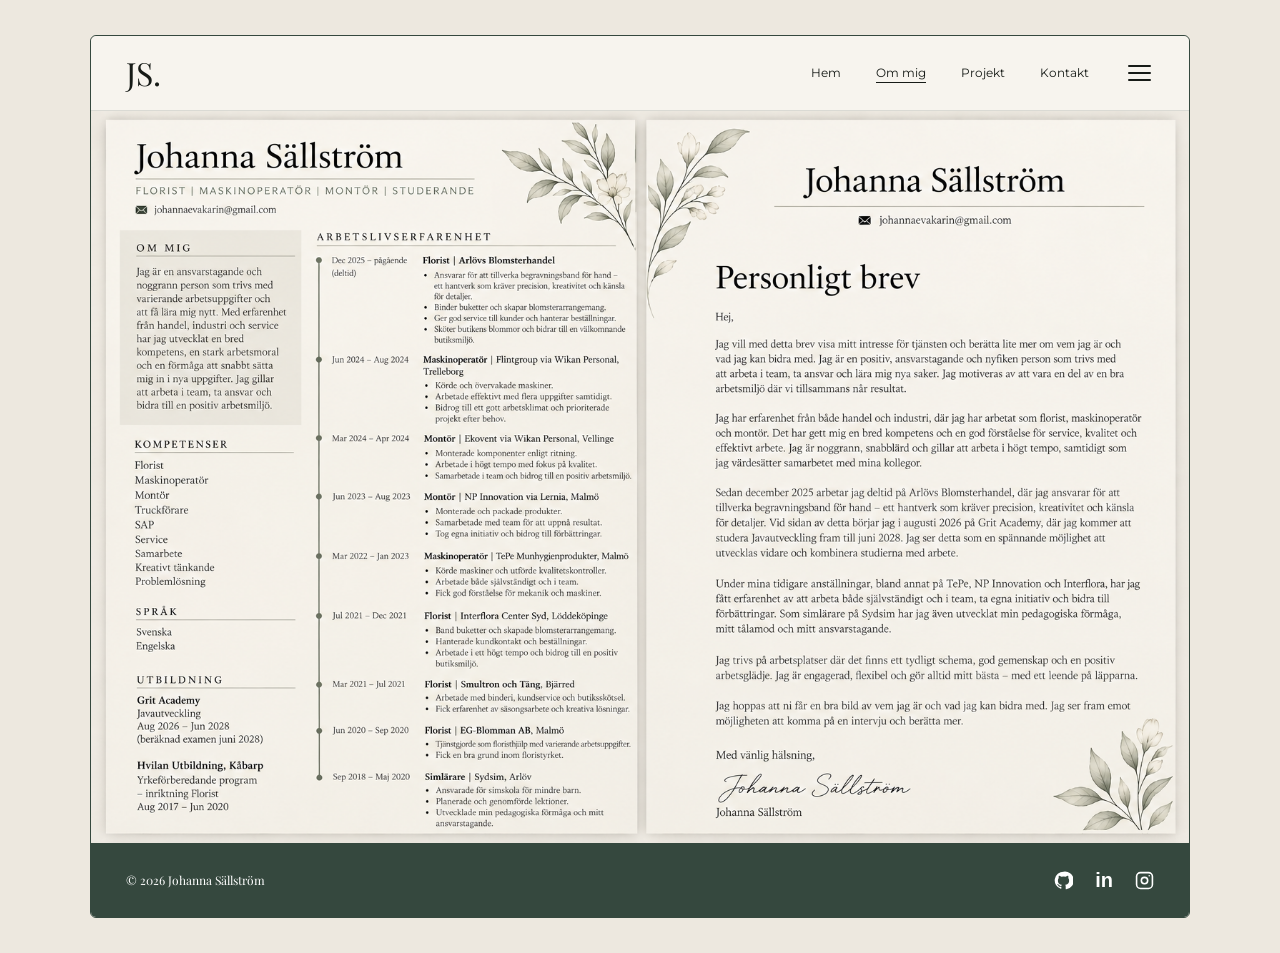
==== cvochpersonligtbrev.html @ da59ac0e "update" ====
<!DOCTYPE html>
<html lang="sv">

<head>
  <meta charset="UTF-8">
  <meta name="viewport" content="width=device-width, initial-scale=1.0">

  <title>CV & Personligt brev | Johanna Sällström</title>

  <meta name="description"
        content="CV och personligt brev för Johanna Sällström.">

  <!-- Google Fonts -->
  <link rel="preconnect" href="https://fonts.googleapis.com">
  <link rel="preconnect" href="https://fonts.gstatic.com" crossorigin>

  <link href="https://fonts.googleapis.com/css2?family=Caveat:wght@400;500;600&family=Montserrat:wght@400;500;600&family=Playfair+Display:wght@400;500;600&display=swap"
        rel="stylesheet">

  <!-- CSS -->
  <link rel="stylesheet" href="style.css">

  <!-- JavaScript -->
  <script src="script.js" defer></script>
</head>

<body>

  <div class="page-wrapper cv-page">

    <!-- =========================
         HEADER
    ========================== -->

    <header class="site-header">

      <a href="index.html" class="logo">JS.</a>

      <!-- Navigation för dator -->
      <nav class="desktop-nav" aria-label="Huvudnavigation">

        <a href="index.html">Hem</a>

        <a href="ommig.html"
           class="active"
           aria-current="page">
          Om mig
        </a>

        <a href="projekt.html">Projekt</a>

        <a href="kontakt.html">Kontakt</a>

      </nav>

      <!-- Hamburgermeny -->
      <details class="menu-dropdown" id="menuDropdown">

        <summary class="hamburger"
                 aria-label="Öppna eller stäng menyn">

          <span></span>
          <span></span>
          <span></span>

        </summary>

        <nav class="dropdown-nav" aria-label="Hamburgermeny">

          <a href="index.html">Hem</a>
          <a href="ommig.html">Om mig</a>
          <a href="projekt.html">Projekt</a>
          <a href="kontakt.html">Kontakt</a>

        </nav>

      </details>

    </header>


    <!-- =========================
         CV OCH PERSONLIGT BREV
    ========================== -->

    <main class="cv-main">

      <img
        src="images/cv.personligt.brev.png"
        alt="Johanna Sällströms CV och personliga brev"
        class="cv-image"
      >

    </main>


    <!-- =========================
         FOOTER
    ========================== -->

    <footer class="site-footer">

      <p>© 2026 Johanna Sällström</p>

      <div class="social-links">

        <!-- GitHub -->
        <a href="https://github.com/Johanna3212"
           target="_blank"
           rel="noopener noreferrer"
           aria-label="GitHub">

          <svg viewBox="0 0 24 24" fill="currentColor" aria-hidden="true">
            <path d="M12 .9a11.1 11.1 0 0 0-3.51 21.63c.55.1.76-.24.76-.54v-2.1c-3.09.67-3.74-1.31-3.74-1.31-.5-1.28-1.23-1.62-1.23-1.62-1.01-.69.08-.68.08-.68 1.12.08 1.71 1.15 1.71 1.15 1 .1.7 2.14 3.22 1.54.1-.72.39-1.21.71-1.49-2.47-.28-5.07-1.24-5.07-5.5 0-1.22.44-2.22 1.15-3-.12-.28-.5-1.42.11-2.95 0 0 .94-.3 3.05 1.15a10.6 10.6 0 0 1 5.55 0c2.12-1.44 3.05-1.15 3.05-1.15.61 1.53.23 2.67.11 2.95.72.78 1.15 1.78 1.15 3 0 4.27-2.6 5.22-5.08 5.5.4.35.76 1.02.76 2.06v3.05c0 .3.2.65.77.54A11.1 11.1 0 0 0 12 .9Z"/>
          </svg>

        </a>

        <!-- LinkedIn -->
        <a href="https://www.linkedin.com/in/johanna-s%C3%A4llstr%C3%B6m-5a28a71b0/"
           target="_blank"
           rel="noopener noreferrer"
           aria-label="LinkedIn"
           class="social-text">
          in
        </a>

        <!-- Instagram -->
        <a href="https://www.instagram.com/"
           target="_blank"
           rel="noopener noreferrer"
           aria-label="Instagram">

          <svg viewBox="0 0 24 24"
               fill="none"
               stroke="currentColor"
               stroke-width="2"
               stroke-linecap="round"
               stroke-linejoin="round"
               aria-hidden="true">

            <rect x="2" y="2" width="20" height="20" rx="5"/>
            <circle cx="12" cy="12" r="4"/>
            <circle cx="18" cy="6" r="1"
                    fill="currentColor" stroke="none"/>

          </svg>

        </a>

      </div>

    </footer>

  </div>

</body>
</html>
---- style.css ----
/* =====================================
   FÄRGER OCH TYPSNITT
===================================== */

:root {
  --background: #EDE8DF;
  --surface: #F7F4EE;
  --hero-background: #EAE7DD;
  --green: #35483E;
  --sage: #A5B5A0;
  --pink: #C9A99C;
  --text: #171B17;
  --border: #35483E;

  --font-heading: "Playfair Display", Georgia, serif;
  --font-body: "Montserrat", Arial, sans-serif;
  --font-handwriting: "Caveat", cursive;
}

/* =====================================
   GRUNDINSTÄLLNINGAR
===================================== */

* {
  margin: 0;
  padding: 0;
  box-sizing: border-box;
}

html {
  scroll-behavior: smooth;
}

body {
  background: var(--background);
  color: var(--text);
  font-family: var(--font-body);
  font-size: 14px;
  line-height: 1.5;
}

a {
  color: inherit;
  text-decoration: none;
}

button {
  font: inherit;
}

img {
  display: block;
  max-width: 100%;
}

/* =====================================
   SIDANS RAM
===================================== */

.page-wrapper {
  width: min(100% - 40px, 1100px);
  margin: 35px auto;

  background: var(--surface);

  border: 1px solid var(--border);
  border-radius: 6px;

  overflow: visible;
}

/* =====================================
   HEADER
===================================== */

.site-header {
  height: 75px;
  padding: 0 35px;

  display: flex;
  align-items: center;
  justify-content: space-between;

  background: var(--surface);
  border-bottom: 1px solid rgba(53, 72, 62, 0.15);

  position: relative;
  z-index: 100;

  border-radius: 6px 6px 0 0;
}

/* Logotyp */

.logo {
  font-family: var(--font-heading);
  font-size: 32px;
  line-height: 1;
}

/* =====================================
   NAVIGATION
===================================== */

.desktop-nav {
  display: flex;
  align-items: center;
  gap: 35px;

  margin-left: auto;
  margin-right: 35px;
}

.desktop-nav a {
  font-size: 12px;
  transition: color 0.2s ease;
}

.desktop-nav a:hover {
  color: #748D79;
}

.desktop-nav a.active {
  text-decoration: underline;
  text-underline-offset: 5px;
}

/* =====================================
   HAMBURGERMENY
===================================== */

.menu-dropdown {
  position: relative;
  flex-shrink: 0;
}

.hamburger {
  width: 30px;
  height: 30px;

  display: flex;
  flex-direction: column;
  align-items: center;
  justify-content: center;
  gap: 5px;

  cursor: pointer;
  list-style: none;

  position: relative;
  z-index: 102;
}

/* Ta bort standardpilen */

.hamburger::-webkit-details-marker {
  display: none;
}

.hamburger::marker {
  content: "";
}

/* De tre strecken */

.hamburger span {
  display: block;

  width: 23px;
  height: 2px;

  background: var(--text);
  border-radius: 2px;

  transition:
    transform 0.25s ease,
    opacity 0.25s ease;
}

/* Hamburgaren blir ett kryss */

.menu-dropdown[open] .hamburger span:nth-child(1) {
  transform: translateY(7px) rotate(45deg);
}

.menu-dropdown[open] .hamburger span:nth-child(2) {
  opacity: 0;
}

.menu-dropdown[open] .hamburger span:nth-child(3) {
  transform: translateY(-7px) rotate(-45deg);
}

/* Dropdown */

.dropdown-nav {
  position: absolute;
  top: calc(100% + 18px);
  right: -15px;

  width: 210px;

  display: flex;
  flex-direction: column;

  padding: 12px 0;

  background: var(--surface);

  border: 1px solid var(--border);
  border-radius: 5px;

  box-shadow: 0 8px 25px rgba(0, 0, 0, 0.12);

  z-index: 101;
}

.dropdown-nav a {
  display: block;

  padding: 12px 22px;

  font-size: 13px;
  font-weight: 500;

  transition:
    background 0.2s ease,
    color 0.2s ease;
}

.dropdown-nav a:hover {
  background: var(--sage);
  color: #172B24;
}

.hamburger:focus-visible,
.dropdown-nav a:focus-visible {
  outline: 2px solid var(--sage);
  outline-offset: 4px;
}

/* =====================================
   STARTSIDA – HERO
===================================== */

.hero {
  min-height: 430px;

  display: flex;
  align-items: center;

  padding: 60px 12%;

  background-color: var(--hero-background);
  background-image: url("images/startsida-helbild.png");

  background-position: center;
  background-size: cover;
  background-repeat: no-repeat;
}

.hero-content {
  max-width: 400px;
  position: relative;
  z-index: 1;
}

.hero h1 {
  font-family: var(--font-handwriting);
  font-size: clamp(55px, 7vw, 88px);
  font-weight: 400;

  line-height: 0.88;
  margin-bottom: 30px;
}

.hero p {
  max-width: 310px;

  font-size: 15px;
  line-height: 1.6;

  margin-bottom: 25px;
}

/* =====================================
   KNAPPAR
===================================== */

.btn {
  display: inline-flex;
  align-items: center;
  justify-content: center;
  gap: 12px;

  background: var(--green);
  color: #FFFFFF;

  padding: 14px 24px;
  border-radius: 5px;

  font-family: var(--font-body);
  font-size: 12px;
  font-weight: 600;

  transition:
    background 0.25s ease,
    transform 0.25s ease;
}

.btn:hover {
  background: #496755;
  transform: translateY(-2px);
}

/* =====================================
   STARTSIDA – PROJEKT
===================================== */

.projects-section {
  padding: 35px 6% 45px;
  background: var(--surface);
}

.projects-section h2 {
  font-family: var(--font-heading);
  font-size: 27px;
  font-weight: 500;

  margin-bottom: 20px;
}

.projects-grid {
  display: grid;
  grid-template-columns: repeat(2, minmax(0, 1fr));
  gap: 25px 18px;
}

.project-card {
  display: block;
  min-width: 0;
}

.project-image {
  width: 100%;
  aspect-ratio: 2 / 1;

  overflow: hidden;
  border-radius: 5px;

  background: #E4DED4;
}

.project-image img {
  width: 100%;
  height: 100%;

  object-fit: cover;

  transition: transform 0.35s ease;
}

.project-card:hover img {
  transform: scale(1.05);
}

.project-card h3 {
  font-family: var(--font-heading);
  font-size: 19px;
  font-weight: 500;

  margin-top: 9px;
  line-height: 1.3;
}

.project-card p {
  font-size: 12px;
  margin-top: 3px;
}

/* =====================================
   OM MIG – BANNER MED BLAD
===================================== */

/* Ingen bladbild på hela main */

.about-page .about-main {
  background: var(--surface);
}

/* Bladbild ENDAST bakom
   profilbild och presentation */

.about-page .about-intro {
  background-color: var(--hero-background);
  background-image: url("images/helsida.png");

  background-size: cover;
  background-position: center;
  background-repeat: no-repeat;

  padding: 50px 6% 55px;
}

/* =====================================
   OM MIG – PROFIL OCH TEXT
===================================== */

.about-page .about-layout {
  display: grid;

  grid-template-columns: 43% 1fr;

  align-items: center;
  gap: 45px;
}

/* Profilbild */

.about-page .about-photo {
  position: relative;
  min-width: 0;
}

.about-page .about-photo picture {
  display: block;
  width: 100%;
}

.about-page .profile-image {
  display: block;

  width: 100%;
  height: 390px;

  object-fit: cover;
  object-position: center;

  border-radius: 4px;
}

/* Presentation */

.about-page .about-text {
  max-width: 420px;
}

.about-page .about-text h1 {
  font-family: var(--font-heading);

  font-size: 43px;
  font-weight: 500;
  line-height: 1.2;

  margin-bottom: 16px;
}

.about-page .about-text p {
  font-family: var(--font-body);

  font-size: 14px;
  line-height: 1.8;

  margin-bottom: 22px;
}

.about-page .about-text .btn {
  font-size: 11px;
  padding: 12px 20px;
}

/* =====================================
   OM MIG – EGENSKAPER
===================================== */

.about-page .about-skills {
  padding: 35px 6% 40px;
  background: var(--surface);
}

.about-page .skills-grid {
  display: grid;
  grid-template-columns: repeat(3, minmax(0, 1fr));
  gap: 25px;
}

.about-page .skill-card {
  text-align: center;
  min-width: 0;
}

.about-page .skill-icon {
  width: 60px;
  height: 60px;

  margin: 0 auto 12px;

  display: flex;
  align-items: center;
  justify-content: center;

  color: var(--green);
}

.about-page .skill-icon svg {
  width: 55px;
  height: 55px;
}

.about-page .heart-icon svg {
  fill: var(--sage);
}

.about-page .skill-card h2 {
  font-family: var(--font-heading);

  font-size: 18px;
  font-weight: 500;

  margin-bottom: 8px;
}

.about-page .skill-card p {
  max-width: 190px;
  margin: 0 auto;

  font-family: var(--font-body);
  font-size: 12px;
  line-height: 1.7;
}

/* =====================================
   OM MIG – MIN BAKGRUND
===================================== */

.about-page .about-background {
  padding: 30px 6% 45px;
  background: var(--surface);
}

.about-page .about-background h2 {
  font-family: var(--font-heading);

  font-size: 27px;
  font-weight: 500;

  margin-bottom: 18px;
}

.about-page .background-list {
  display: flex;
  flex-direction: column;
  gap: 12px;
}

.about-page .background-item {
  display: grid;
  grid-template-columns: 130px 1fr;
  gap: 15px;

  font-family: var(--font-heading);
  font-size: 14px;
  line-height: 1.5;
}

.about-page .background-year {
  white-space: nowrap;
}

/* =====================================
   FOOTER
===================================== */

.site-footer {
  background: var(--green);
  color: #FFFFFF;

  padding: 22px 35px;

  display: flex;
  justify-content: space-between;
  align-items: center;
  gap: 20px;

  border-radius: 0 0 5px 5px;
}

.site-footer p {
  font-family: var(--font-heading);
  font-size: 12px;
}

.social-links {
  display: flex;
  align-items: center;
  gap: 22px;
}

.social-links a {
  display: inline-flex;
  align-items: center;
  justify-content: center;

  transition: opacity 0.2s ease;
}

.social-links a:hover {
  opacity: 0.65;
}

.social-links svg {
  width: 19px;
  height: 19px;
}

.social-text {
  font-family: Arial, sans-serif;
  font-size: 20px;
  font-weight: bold;
}

/* =====================================
   MOBILANPASSNING
===================================== */

@media (max-width: 700px) {

  body {
    font-size: 13px;
  }

  .page-wrapper {
    width: min(100% - 24px, 390px);
    margin: 15px auto;
  }

  /* Header */

  .site-header {
    height: 65px;
    padding: 0 18px;
  }

  .logo {
    font-size: 27px;
  }

  .desktop-nav {
    display: none;
  }

  .menu-dropdown {
    margin-left: auto;
  }

  .dropdown-nav {
    right: -10px;
    top: calc(100% + 13px);
    width: 190px;
  }

  /* Startsida – hero */

  .hero {
    min-height: 360px;
    padding: 45px 22px;
    background-position: center;
  }

  .hero-content {
    max-width: 230px;
  }

  .hero h1 {
    font-size: 58px;
    margin-bottom: 22px;
  }

  .hero p {
    font-size: 13px;
    line-height: 1.5;
    margin-bottom: 18px;
  }

  .btn {
    font-size: 10px;
    padding: 12px 16px;
  }

  /* Startsida – projekt */

  .projects-section {
    padding: 25px 20px 30px;
  }

  .projects-section h2 {
    font-size: 24px;
    margin-bottom: 15px;
  }

  .projects-grid {
    grid-template-columns: 1fr;
    gap: 22px;
  }

  .project-image {
    aspect-ratio: 1.8 / 1;
  }

  .project-card h3 {
    font-size: 17px;
  }

  .project-card p {
    font-size: 11px;
  }

  /* Om mig – banner */

  .about-page .about-intro {
    padding: 20px 18px 30px;

    background-size: cover;
    background-position: center;
  }

  .about-page .about-layout {
    grid-template-columns: 1fr;
    gap: 25px;
  }

  .about-page .profile-image {
    width: 100%;
    height: 280px;

    object-fit: cover;
    object-position: center 35%;
  }

  /* Om mig – text */

  .about-page .about-text {
    max-width: 100%;
  }

  .about-page .about-text h1 {
    font-size: 30px;
    margin-bottom: 12px;
  }

  .about-page .about-text p {
    font-size: 13px;
    line-height: 1.7;
    margin-bottom: 18px;
  }

  .about-page .about-text .btn {
    font-size: 10px;
    padding: 12px 16px;
  }

  /* Om mig – egenskaper */

  .about-page .about-skills {
    padding: 30px 18px;
  }

  .about-page .skills-grid {
    grid-template-columns: 1fr;
    gap: 35px;
  }

  .about-page .skill-icon {
    width: 55px;
    height: 55px;
    margin-bottom: 8px;
  }

  .about-page .skill-icon svg {
    width: 50px;
    height: 50px;
  }

  .about-page .skill-card h2 {
    font-size: 17px;
  }

  .about-page .skill-card p {
    max-width: 220px;
    font-size: 12px;
  }

  /* Om mig – bakgrund */

  .about-page .about-background {
    padding: 25px 18px 35px;
  }

  .about-page .about-background h2 {
    font-size: 24px;
    margin-bottom: 15px;
  }

  .about-page .background-list {
    gap: 15px;
  }

  .about-page .background-item {
    grid-template-columns: 1fr;
    gap: 2px;
    font-size: 13px;
  }

  .about-page .background-year {
    font-weight: 600;
  }

  /* Footer */

  .site-footer {
    padding: 18px;
  }

  .site-footer p {
    font-size: 10px;
  }

  .social-links {
    gap: 13px;
  }

  .social-links svg {
    width: 16px;
    height: 16px;
  }

  .social-text {
    font-size: 17px;
  }

}

/* =====================================
   DARK MODE
===================================== */

@media (prefers-color-scheme: dark) {

  :root {
    --background: #0C1915;
    --surface: #172B24;
    --hero-background: #152A22;
    --text: #F7F4EE;
    --border: #A5B5A0;
  }

  /* Header */

  .site-header {
    background: #11221D;
    border-bottom-color: #53665A;
  }

  /* Startsida – mörk hero */

  .hero {
    background-image:
      url("images/startsida-helbild-darkmode.png");
  }

  /* Knappar */

  .btn {
    background: #E5C6B8;
    color: #172B24;
  }

  .btn:hover {
    background: #F1D9CB;
  }

  /* Projektbilder */

  .project-image {
    background: #30463B;
  }

  /* Om mig – mörk bladbanner */

  .about-page .about-intro {
    background-color: #152A22;

    background-image:
      url("images/helsida-darkmode.png");

    background-size: cover;
    background-position: center;
    background-repeat: no-repeat;
  }

  /* Om mig – vanliga mörka sektioner */

  .about-page .about-main,
  .about-page .about-skills,
  .about-page .about-background {
    background-color: var(--surface);
  }

  /* Ikoner */

  .about-page .skill-icon {
    color: var(--sage);
  }

  .about-page .heart-icon svg {
    fill: var(--green);
  }

  /* Footer */

  .site-footer {
    background: #10221D;
  }

}

/* =====================================
   CV OCH PERSONLIGT BREV
===================================== */

/* Bilden fyller sidans innehåll */

.cv-page .cv-main {
  width: 100%;
  padding: 0;
  margin: 0;

  background: var(--surface);
}

/* Själva CV-bilden */

.cv-page .cv-image {
  display: block;

  width: 100%;
  height: auto;

  object-fit: contain;

  margin: 0;
  padding: 0;
}

/* =====================================
   CV – MOBILANPASSNING
===================================== */

@media (max-width: 700px) {

  .cv-page .cv-main {
    width: 100%;
    padding: 0;
  }

  .cv-page .cv-image {
    width: 100%;
    height: auto;
  }

}

/* =====================================
   CV – DARK MODE
===================================== */

@media (prefers-color-scheme: dark) {

  .cv-page .cv-main {
    background: var(--surface);
  }

}

/* =====================================
   KONTAKTSIDA
===================================== */

.contact-page .contact-main {
  background: #EEEAE1;

  min-height: 580px;

  display: flex;
  align-items: center;
  justify-content: center;

  padding: 65px 25px;
}

/* Innehållet i mitten */

.contact-section {
  width: 100%;
  max-width: 570px;

  display: flex;
  flex-direction: column;
  align-items: center;

  text-align: center;
}

/* Dekorativt blad */

.contact-leaf {
  width: 55px;
  height: 55px;

  color: #718875;

  margin-bottom: 15px;
}

.contact-leaf svg {
  width: 100%;
  height: 100%;
}

/* Rubrik */

.contact-section h1 {
  font-family: var(--font-heading);
  font-size: 45px;
  font-weight: 500;

  margin-bottom: 18px;
}

/* Introduktion */

.contact-intro {
  max-width: 410px;

  font-family: var(--font-body);
  font-size: 14px;
  line-height: 1.8;

  margin-bottom: 35px;
}

/* =====================================
   KONTAKTKORT
===================================== */

.contact-links {
  width: 100%;

  display: flex;
  flex-direction: column;
  gap: 15px;
}

/* Klickbara kort */

.contact-card {
  width: 100%;

  display: flex;
  align-items: center;
  gap: 20px;

  padding: 20px 22px;

  background: #F7F4EE;

  border: 1px solid #D6D3C8;
  border-radius: 8px;

  text-align: left;

  transition:
    transform 0.25s ease,
    box-shadow 0.25s ease,
    border-color 0.25s ease;
}

/* Hover */

.contact-card:hover {
  transform: translateY(-3px);

  border-color: #A5B5A0;

  box-shadow: 0 8px 20px rgba(0, 0, 0, 0.08);
}

/* Ikonruta */

.contact-icon {
  width: 52px;
  height: 52px;

  flex-shrink: 0;

  display: flex;
  align-items: center;
  justify-content: center;

  background: #E5E9E0;
  color: #35483E;

  border-radius: 8px;
}

.contact-icon svg {
  width: 25px;
  height: 25px;
}

/* Text */

.contact-card-text {
  display: flex;
  flex-direction: column;
  gap: 5px;

  min-width: 0;
}

.contact-card-title {
  font-family: var(--font-heading);
  font-size: 20px;
  font-weight: 500;
}

.contact-card-description {
  font-family: var(--font-body);
  font-size: 12px;

  color: #53665A;

  overflow-wrap: anywhere;
}

/* Pil till höger */

.contact-arrow {
  margin-left: auto;

  font-size: 24px;
  color: #35483E;

  transition: transform 0.25s ease;
}

.contact-card:hover .contact-arrow {
  transform: translate(3px, -3px);
}

/* Avslutande text */

.contact-message {
  margin-top: 35px;

  font-family: var(--font-handwriting);
  font-size: 27px;

  color: #718875;
}

/* Tangentbordsnavigation */

.contact-card:focus-visible {
  outline: 3px solid #718875;
  outline-offset: 4px;
}


/* =====================================
   KONTAKT – MOBIL
===================================== */

@media (max-width: 700px) {

  .contact-page .contact-main {
    min-height: 520px;
    padding: 45px 18px;
  }

  .contact-leaf {
    width: 45px;
    height: 45px;
    margin-bottom: 12px;
  }

  .contact-section h1 {
    font-size: 34px;
    margin-bottom: 15px;
  }

  .contact-intro {
    font-size: 12px;
    line-height: 1.8;

    margin-bottom: 28px;
  }

  .contact-links {
    gap: 12px;
  }

  .contact-card {
    padding: 15px 12px;
    gap: 12px;
  }

  .contact-icon {
    width: 42px;
    height: 42px;
  }

  .contact-icon svg {
    width: 21px;
    height: 21px;
  }

  .contact-card-title {
    font-size: 17px;
  }

  .contact-card-description {
    font-size: 10px;
  }

  .contact-arrow {
    font-size: 19px;
  }

  .contact-message {
    margin-top: 30px;
    font-size: 24px;
  }

}


/* =====================================
   KONTAKT – DARK MODE
===================================== */

@media (prefers-color-scheme: dark) {

  .contact-page .contact-main {
    background: #172B24;
  }

  .contact-leaf {
    color: #A5B5A0;
  }

  .contact-card {
    background: #22382E;
    border-color: #52675A;
  }

  .contact-card:hover {
    border-color: #A5B5A0;
    box-shadow: 0 8px 20px rgba(0, 0, 0, 0.2);
  }

  .contact-icon {
    background: #35483E;
    color: #E5E9E0;
  }

  .contact-card-title {
    color: #F7F4EE;
  }

  .contact-card-description {
    color: #C9D4C6;
  }

  .contact-arrow {
    color: #A5B5A0;
  }

  .contact-message {
    color: #C9A99C;
  }

}
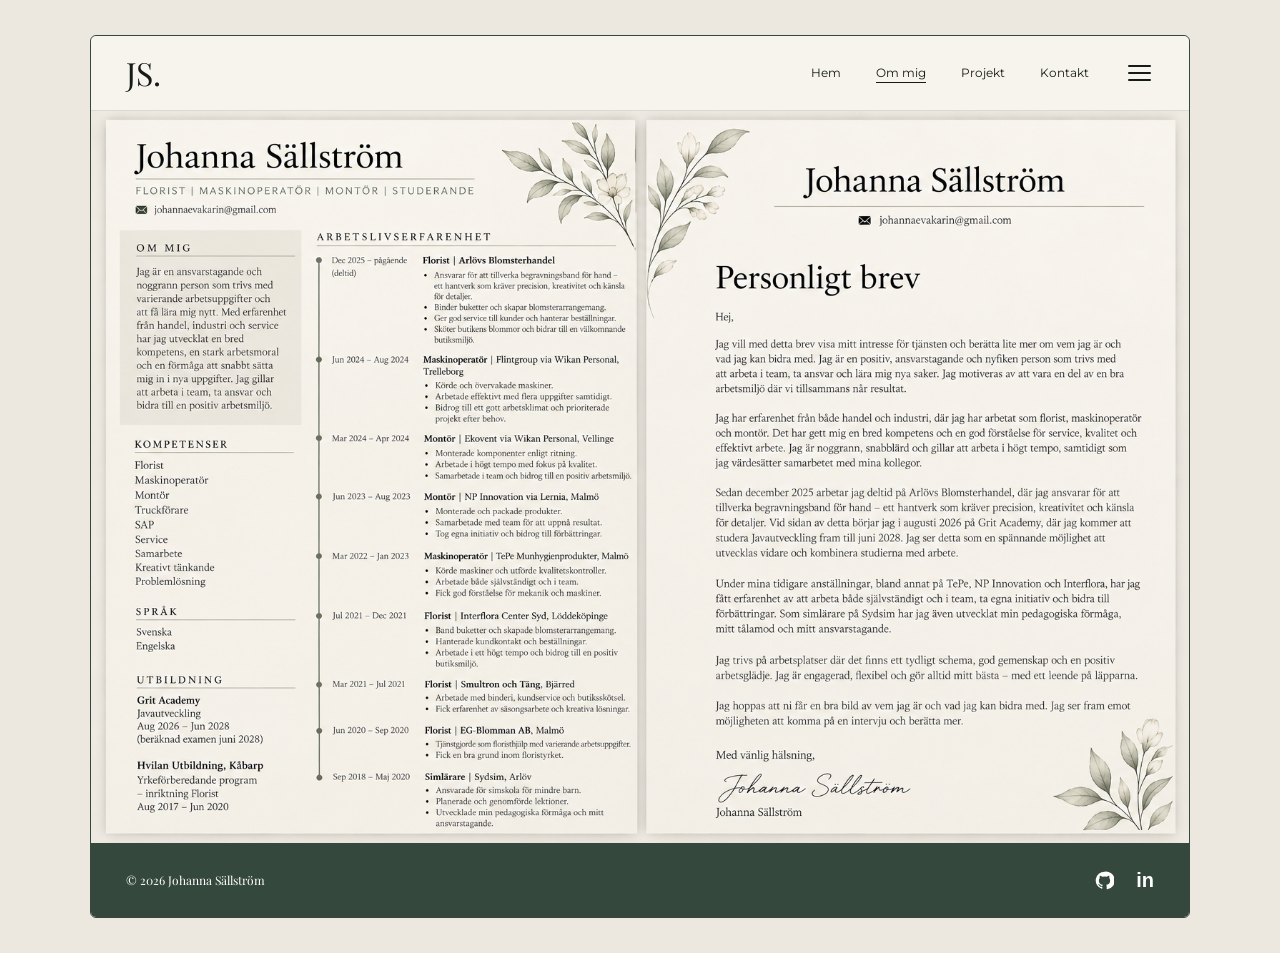
==== commit 2cde1d3c: "bort med insta" ====
--- a/cvochpersonligtbrev.html
+++ b/cvochpersonligtbrev.html
@@ -126,29 +126,6 @@
           in
         </a>
 
-        <!-- Instagram -->
-        <a href="https://www.instagram.com/"
-           target="_blank"
-           rel="noopener noreferrer"
-           aria-label="Instagram">
-
-          <svg viewBox="0 0 24 24"
-               fill="none"
-               stroke="currentColor"
-               stroke-width="2"
-               stroke-linecap="round"
-               stroke-linejoin="round"
-               aria-hidden="true">
-
-            <rect x="2" y="2" width="20" height="20" rx="5"/>
-            <circle cx="12" cy="12" r="4"/>
-            <circle cx="18" cy="6" r="1"
-                    fill="currentColor" stroke="none"/>
-
-          </svg>
-
-        </a>
-
       </div>
 
     </footer>
--- a/style.css
+++ b/style.css
@@ -1292,3 +1292,1201 @@
   }
 
 }
+
+/* =====================================
+   PROJEKTSIDA – GRUND
+===================================== */
+
+.project-page .project-overview {
+  background: var(--surface);
+  padding: 65px 6% 55px;
+}
+
+
+/* =====================================
+   INTRODUKTION
+===================================== */
+
+.project-page .project-intro {
+  margin-bottom: 45px;
+}
+
+/* Liten text ovanför rubriken */
+
+.project-page .project-eyebrow {
+  display: flex;
+  align-items: center;
+  gap: 20px;
+
+  margin-bottom: 25px;
+
+  font-family: var(--font-body);
+  font-size: 12px;
+  font-weight: 500;
+  letter-spacing: 3px;
+
+  color: var(--green);
+}
+
+/* Linje bredvid texten */
+
+.project-page .eyebrow-line {
+  display: block;
+
+  width: 90px;
+  height: 1px;
+
+  background: var(--sage);
+}
+
+/* Stor rubrik */
+
+.project-page .project-intro h1 {
+  font-family: var(--font-heading);
+
+  font-size: clamp(42px, 6vw, 75px);
+  font-weight: 500;
+  line-height: 1.15;
+
+  margin-bottom: 18px;
+}
+
+/* Introduktionstext */
+
+.project-page .project-intro p {
+  max-width: 650px;
+
+  font-family: var(--font-heading);
+  font-size: clamp(16px, 2vw, 22px);
+  line-height: 1.6;
+}
+
+
+/* =====================================
+   LISTA MED PROJEKT
+===================================== */
+
+.project-page .project-list {
+  display: flex;
+  flex-direction: column;
+  gap: 25px;
+}
+
+
+/* =====================================
+   STORA PROJEKTKORT
+===================================== */
+
+.project-page .project-feature {
+  display: grid;
+
+  grid-template-columns: 40% minmax(0, 1fr);
+
+  align-items: stretch;
+  gap: 30px;
+
+  padding: 16px;
+
+  background: var(--surface);
+
+  border: 1px solid #DDD8CE;
+  border-radius: 9px;
+
+  transition:
+    border-color 0.25s ease,
+    box-shadow 0.25s ease;
+}
+
+/* Hover */
+
+.project-page .project-feature:hover {
+  border-color: var(--sage);
+
+  box-shadow: 0 6px 20px
+    rgba(0, 0, 0, 0.05);
+}
+
+
+/* =====================================
+   PROJEKTBILDER
+===================================== */
+
+.project-page .feature-image {
+  display: block;
+
+  width: 100%;
+  height: 220px;
+
+  overflow: hidden;
+
+  border-radius: 6px;
+  background: #E4DED4;
+}
+
+.project-page .feature-image img {
+  display: block;
+
+  width: 100%;
+  height: 100%;
+
+  object-fit: cover;
+  object-position: center;
+
+  transition: transform 0.35s ease;
+}
+
+.project-page .feature-image:hover img {
+  transform: scale(1.04);
+}
+
+
+/* =====================================
+   PROJEKTINFORMATION
+===================================== */
+
+.project-page .feature-content {
+  display: flex;
+  flex-direction: column;
+
+  min-width: 0;
+  padding: 10px 0;
+}
+
+/* Kategori */
+
+.project-page .feature-category {
+  display: flex;
+  align-items: center;
+  gap: 18px;
+
+  margin-bottom: 12px;
+
+  font-family: var(--font-body);
+  font-size: 11px;
+  font-weight: 500;
+  letter-spacing: 2px;
+
+  color: var(--green);
+}
+
+.project-page .category-line {
+  width: 80px;
+  height: 1px;
+
+  background: var(--sage);
+}
+
+/* Projektrubrik */
+
+.project-page .feature-content h2 {
+  font-family: var(--font-heading);
+
+  font-size: clamp(25px, 3vw, 35px);
+  font-weight: 500;
+  line-height: 1.2;
+
+  margin-bottom: 8px;
+}
+
+/* Beskrivning */
+
+.project-page .feature-description {
+  font-family: var(--font-heading);
+  font-size: 16px;
+  line-height: 1.6;
+
+  margin-bottom: 20px;
+}
+
+
+/* =====================================
+   TEKNIKER OCH KNAPP
+===================================== */
+
+.project-page .feature-bottom {
+  display: flex;
+  align-items: flex-end;
+  justify-content: space-between;
+
+  flex-wrap: wrap;
+  gap: 20px;
+
+  margin-top: auto;
+}
+
+/* Tekniketiketter */
+
+.project-page .feature-tags {
+  display: flex;
+  flex-wrap: wrap;
+  gap: 9px;
+}
+
+.project-page .feature-tags span {
+  display: inline-flex;
+  align-items: center;
+  justify-content: center;
+
+  padding: 9px 13px;
+
+  background: #EAE6DE;
+  color: #27382F;
+
+  border-radius: 5px;
+
+  font-family: var(--font-heading);
+  font-size: 12px;
+
+  white-space: nowrap;
+}
+
+/* Projektknapp */
+
+.project-page .feature-button {
+  white-space: nowrap;
+
+  font-size: 10px;
+  letter-spacing: 1px;
+
+  padding: 13px 18px;
+}
+
+
+/* =====================================
+   FLER PROJEKT KOMMER
+===================================== */
+
+.project-page .more-projects {
+  padding: 50px 0 10px;
+
+  display: flex;
+  flex-direction: column;
+  align-items: center;
+  gap: 20px;
+}
+
+/* Linjer och bladikon */
+
+.project-page .more-projects-decoration {
+  display: flex;
+  align-items: center;
+  justify-content: center;
+  gap: 20px;
+
+  width: 100%;
+}
+
+.project-page .decoration-line {
+  width: 120px;
+  max-width: 30%;
+  height: 1px;
+
+  background: var(--sage);
+}
+
+.project-page .more-projects-decoration svg {
+  width: 38px;
+  height: 38px;
+
+  color: var(--green);
+}
+
+/* Handstilstext */
+
+.project-page .more-projects p {
+  font-family: var(--font-handwriting);
+
+  font-size: 30px;
+  letter-spacing: 1px;
+
+  text-align: center;
+}
+
+
+/* =====================================
+   TABLET
+===================================== */
+
+@media (max-width: 950px) {
+
+  .project-page .project-overview {
+    padding: 45px 5%;
+  }
+
+  .project-page .project-feature {
+    grid-template-columns: 42% minmax(0, 1fr);
+    gap: 20px;
+  }
+
+  .project-page .feature-image {
+    height: 240px;
+  }
+
+  .project-page .feature-bottom {
+    align-items: flex-start;
+    flex-direction: column;
+    gap: 15px;
+  }
+
+}
+
+
+/* =====================================
+   MOBILANPASSNING
+===================================== */
+
+@media (max-width: 700px) {
+
+  .project-page .project-overview {
+    padding: 35px 18px 40px;
+  }
+
+  /* Introduktion */
+
+  .project-page .project-intro {
+    margin-bottom: 30px;
+  }
+
+  .project-page .project-eyebrow {
+    font-size: 10px;
+    letter-spacing: 2px;
+
+    margin-bottom: 18px;
+  }
+
+  .project-page .eyebrow-line {
+    width: 55px;
+  }
+
+  .project-page .project-intro h1 {
+    font-size: 38px;
+    line-height: 1.2;
+  }
+
+  .project-page .project-intro p {
+    font-size: 15px;
+    line-height: 1.6;
+  }
+
+  /* Projektkorten blir vertikala */
+
+  .project-page .project-list {
+    gap: 20px;
+  }
+
+  .project-page .project-feature {
+    grid-template-columns: 1fr;
+
+    gap: 18px;
+    padding: 12px;
+  }
+
+  /* Bild överst */
+
+  .project-page .feature-image {
+    width: 100%;
+    height: 190px;
+  }
+
+  /* Text under bilden */
+
+  .project-page .feature-content {
+    padding: 5px 4px 8px;
+  }
+
+  .project-page .feature-category {
+    font-size: 10px;
+    margin-bottom: 10px;
+  }
+
+  .project-page .category-line {
+    width: 55px;
+  }
+
+  .project-page .feature-content h2 {
+    font-size: 27px;
+  }
+
+  .project-page .feature-description {
+    font-size: 14px;
+    margin-bottom: 18px;
+  }
+
+  /* Tekniker och knapp */
+
+  .project-page .feature-bottom {
+    flex-direction: column;
+    align-items: stretch;
+
+    gap: 18px;
+  }
+
+  .project-page .feature-tags {
+    gap: 7px;
+  }
+
+  .project-page .feature-tags span {
+    font-size: 11px;
+    padding: 7px 10px;
+  }
+
+  .project-page .feature-button {
+    width: 100%;
+    font-size: 10px;
+    padding: 13px 12px;
+  }
+
+  /* Fler projekt */
+
+  .project-page .more-projects {
+    padding-top: 40px;
+    gap: 15px;
+  }
+
+  .project-page .decoration-line {
+    width: 65px;
+  }
+
+  .project-page .more-projects p {
+    font-size: 25px;
+  }
+
+}
+
+
+/* =====================================
+   DARK MODE
+===================================== */
+
+@media (prefers-color-scheme: dark) {
+
+  .project-page .project-overview {
+    background: var(--surface);
+  }
+
+  /* Kategorier */
+
+  .project-page .project-eyebrow,
+  .project-page .feature-category {
+    color: #A5B5A0;
+  }
+
+  /* Projektkort */
+
+  .project-page .project-feature {
+    background: #1B3028;
+    border-color: #52675A;
+  }
+
+  .project-page .project-feature:hover {
+    border-color: #A5B5A0;
+
+    box-shadow: 0 6px 20px
+      rgba(0, 0, 0, 0.15);
+  }
+
+  /* Bilder */
+
+  .project-page .feature-image {
+    background: #30463B;
+  }
+
+  /* Tekniketiketter */
+
+  .project-page .feature-tags span {
+    background: #35483E;
+    color: #F7F4EE;
+  }
+
+  /* Dekorativt blad */
+
+  .project-page .more-projects-decoration svg {
+    color: #A5B5A0;
+  }
+
+}
+
+/* =====================================
+   PORTFOLIO – PROJEKTDETALJ
+===================================== */
+
+.portfolio-detail-page .portfolio-detail-main {
+  background: var(--surface, #F7F4EE);
+  padding: 45px 5% 55px;
+}
+
+/* =====================================
+   ÖVERSTA SEKTIONEN
+===================================== */
+
+.portfolio-detail-page .portfolio-detail-hero {
+  display: grid;
+  grid-template-columns: 42% minmax(0, 1fr);
+  gap: 35px;
+  align-items: center;
+  margin-bottom: 30px;
+}
+
+.portfolio-detail-page .portfolio-hero-text {
+  min-width: 0;
+}
+
+.portfolio-detail-page .portfolio-eyebrow {
+  display: flex;
+  align-items: center;
+  gap: 15px;
+  margin-bottom: 22px;
+
+  font-family: "Montserrat", sans-serif;
+  font-size: 11px;
+  font-weight: 500;
+  letter-spacing: 2px;
+  color: #35483E;
+}
+
+.portfolio-detail-page .portfolio-line {
+  display: block;
+  width: 75px;
+  height: 1px;
+  background: #A5B5A0;
+}
+
+.portfolio-detail-page .portfolio-hero-text h1 {
+  font-family: "Playfair Display", serif;
+  font-size: clamp(40px, 5vw, 65px);
+  font-weight: 500;
+  line-height: 1.1;
+  margin-bottom: 18px;
+}
+
+.portfolio-detail-page .portfolio-hero-text > p {
+  max-width: 440px;
+  margin-bottom: 0;
+
+  font-family: "Playfair Display", serif;
+  font-size: 18px;
+  line-height: 1.55;
+}
+
+/* Stor bild */
+
+.portfolio-detail-page .portfolio-hero-image {
+  width: 100%;
+  overflow: hidden;
+  border-radius: 6px;
+}
+
+.portfolio-detail-page .portfolio-hero-image img {
+  display: block;
+  width: 100%;
+  height: 330px;
+  object-fit: cover;
+  object-position: center;
+}
+
+/* =====================================
+   TRE FÖRHANDSVISNINGAR
+===================================== */
+
+.portfolio-detail-page .portfolio-preview-grid {
+  display: grid;
+  grid-template-columns: repeat(3, minmax(0, 1fr));
+  gap: 15px;
+  margin-bottom: 30px;
+}
+
+.portfolio-detail-page .portfolio-preview-card {
+  min-width: 0;
+}
+
+.portfolio-detail-page .portfolio-preview-image {
+  width: 100%;
+  aspect-ratio: 1.45 / 1;
+  padding: 10px;
+
+  background: #E3DDD3;
+  border-radius: 6px;
+  overflow: hidden;
+}
+
+.portfolio-detail-page .portfolio-preview-image img {
+  display: block;
+  width: 100%;
+  height: 100%;
+  object-fit: cover;
+  object-position: top center;
+  border-radius: 4px;
+}
+
+.portfolio-detail-page .portfolio-preview-card h2 {
+  font-family: "Playfair Display", serif;
+  font-size: 20px;
+  font-weight: 500;
+  margin: 12px 5px 5px;
+}
+
+.portfolio-detail-page .portfolio-preview-card p {
+  font-family: "Playfair Display", serif;
+  font-size: 14px;
+  line-height: 1.5;
+  margin: 0 5px;
+}
+
+/* =====================================
+   OM PROJEKTET OCH MÅL
+===================================== */
+
+.portfolio-detail-page .portfolio-info-section {
+  display: grid;
+  grid-template-columns: 56% minmax(0, 1fr);
+  gap: 30px;
+
+  padding: 30px 15px;
+  border-top: 1px solid #A5B5A0;
+  border-bottom: 1px solid #A5B5A0;
+}
+
+.portfolio-detail-page .portfolio-info-left {
+  padding-right: 25px;
+}
+
+.portfolio-detail-page .portfolio-info-left h2,
+.portfolio-detail-page .portfolio-info-right h2,
+.portfolio-detail-page .portfolio-process-left h2,
+.portfolio-detail-page .portfolio-process-right h2,
+.portfolio-detail-page .portfolio-result h2 {
+  font-family: "Playfair Display", serif;
+  font-size: 28px;
+  font-weight: 500;
+  line-height: 1.25;
+  margin-bottom: 16px;
+}
+
+.portfolio-detail-page .portfolio-info-left p {
+  font-family: "Playfair Display", serif;
+  font-size: 15px;
+  line-height: 1.7;
+}
+
+.portfolio-detail-page .portfolio-info-right {
+  border-left: 1px solid #A5B5A0;
+  padding-left: 30px;
+}
+
+/* Mål och syfte */
+
+.portfolio-detail-page .portfolio-goals {
+  display: flex;
+  flex-direction: column;
+  gap: 18px;
+}
+
+.portfolio-detail-page .portfolio-goal {
+  display: flex;
+  align-items: center;
+  gap: 18px;
+}
+
+.portfolio-detail-page .portfolio-goal-icon {
+  width: 55px;
+  height: 55px;
+  flex-shrink: 0;
+
+  display: flex;
+  align-items: center;
+  justify-content: center;
+
+  border-radius: 50%;
+  background: #EAE6DE;
+  color: #172B24;
+}
+
+.portfolio-detail-page .portfolio-goal-icon svg {
+  width: 29px;
+  height: 29px;
+}
+
+.portfolio-detail-page .portfolio-goal p {
+  font-family: "Playfair Display", serif;
+  font-size: 14px;
+  line-height: 1.5;
+}
+
+/* =====================================
+   ARBETSPROCESS OCH TEKNIK
+===================================== */
+
+.portfolio-detail-page .portfolio-process-section {
+  display: grid;
+  grid-template-columns: 56% minmax(0, 1fr);
+  gap: 30px;
+  padding: 30px 15px;
+}
+
+.portfolio-detail-page .portfolio-process-left {
+  padding-right: 25px;
+}
+
+.portfolio-detail-page .portfolio-process-left p {
+  font-family: "Playfair Display", serif;
+  font-size: 15px;
+  line-height: 1.7;
+  margin-bottom: 20px;
+}
+
+.portfolio-detail-page .portfolio-process-left p:last-child {
+  margin-bottom: 0;
+}
+
+.portfolio-detail-page .portfolio-process-right {
+  border-left: 1px solid #A5B5A0;
+  padding-left: 30px;
+}
+
+/* Tekniketiketter */
+
+.portfolio-detail-page .portfolio-tech-tags {
+  display: flex;
+  flex-wrap: wrap;
+  gap: 9px;
+  margin-bottom: 25px;
+}
+
+.portfolio-detail-page .portfolio-tech-tags span {
+  padding: 9px 13px;
+  background: #EAE6DE;
+  color: #172B24;
+  border-radius: 5px;
+
+  font-family: "Playfair Display", serif;
+  font-size: 12px;
+  white-space: nowrap;
+}
+
+/* Vad jag har lärt mig */
+
+.portfolio-detail-page .portfolio-learning-title {
+  margin-top: 15px;
+}
+
+.portfolio-detail-page .portfolio-learning-list {
+  padding-left: 22px;
+  font-family: "Playfair Display", serif;
+  font-size: 14px;
+  line-height: 1.75;
+}
+
+.portfolio-detail-page .portfolio-learning-list li {
+  padding-left: 3px;
+}
+
+/* =====================================
+   RESULTAT
+===================================== */
+
+.portfolio-detail-page .portfolio-result {
+  display: grid;
+  grid-template-columns: 1.2fr 1fr;
+  align-items: center;
+  gap: 35px;
+
+  margin-top: 10px;
+  padding: 25px 35px;
+
+  background: #EAE8DE;
+  border-radius: 9px;
+}
+
+.portfolio-detail-page .portfolio-result h2 {
+  margin-bottom: 8px;
+}
+
+.portfolio-detail-page .portfolio-result-text p {
+  font-family: "Playfair Display", serif;
+  font-size: 15px;
+  line-height: 1.65;
+}
+
+.portfolio-detail-page .portfolio-result-decoration {
+  display: flex;
+  align-items: center;
+  justify-content: center;
+  gap: 20px;
+}
+
+.portfolio-detail-page .portfolio-result-decoration svg {
+  width: 75px;
+  height: 75px;
+  flex-shrink: 0;
+  color: currentColor;
+}
+
+.portfolio-detail-page .portfolio-result-decoration p {
+  font-family: "Caveat", cursive;
+  font-size: 29px;
+  line-height: 1.1;
+  text-align: center;
+  transform: rotate(-7deg);
+}
+
+/* =====================================
+   BRED DESKTOPLAYOUT
+===================================== */
+
+@media (min-width: 951px) {
+
+  .page-wrapper.portfolio-detail-page {
+    width: min(100% - 40px, 1350px);
+  }
+
+  .portfolio-detail-page .portfolio-detail-main {
+    padding-left: 5%;
+    padding-right: 5%;
+  }
+
+}
+
+/* =====================================
+   TABLET
+===================================== */
+
+@media (max-width: 950px) {
+
+  .portfolio-detail-page .portfolio-detail-hero {
+    grid-template-columns: 1fr 1fr;
+    gap: 20px;
+  }
+
+  .portfolio-detail-page .portfolio-hero-text h1 {
+    font-size: 42px;
+  }
+
+  .portfolio-detail-page .portfolio-hero-text > p {
+    font-size: 15px;
+  }
+
+  .portfolio-detail-page .portfolio-hero-image img {
+    height: 300px;
+  }
+
+  .portfolio-detail-page .portfolio-info-section,
+  .portfolio-detail-page .portfolio-process-section {
+    grid-template-columns: 1fr 1fr;
+    gap: 20px;
+  }
+
+  .portfolio-detail-page .portfolio-info-right,
+  .portfolio-detail-page .portfolio-process-right {
+    padding-left: 20px;
+  }
+
+}
+
+/* =====================================
+   MOBILANPASSNING
+===================================== */
+
+@media (max-width: 700px) {
+
+  .portfolio-detail-page .portfolio-detail-main {
+    padding: 25px 18px 35px;
+  }
+
+  /* Presentation */
+
+  .portfolio-detail-page .portfolio-detail-hero {
+    grid-template-columns: 1fr;
+    gap: 25px;
+    margin-bottom: 30px;
+  }
+
+  .portfolio-detail-page .portfolio-eyebrow {
+    font-size: 10px;
+    margin-bottom: 15px;
+  }
+
+  .portfolio-detail-page .portfolio-hero-text h1 {
+    font-size: 38px;
+    margin-bottom: 15px;
+  }
+
+  .portfolio-detail-page .portfolio-hero-text > p {
+    font-size: 15px;
+    line-height: 1.6;
+    margin-bottom: 0;
+  }
+
+  .portfolio-detail-page .portfolio-hero-image img {
+    height: 220px;
+  }
+
+  /* Förhandsvisningar */
+
+  .portfolio-detail-page .portfolio-preview-grid {
+    grid-template-columns: 1fr;
+    gap: 25px;
+  }
+
+  .portfolio-detail-page .portfolio-preview-image {
+    aspect-ratio: 1.5 / 1;
+  }
+
+  .portfolio-detail-page .portfolio-preview-card h2 {
+    font-size: 20px;
+  }
+
+  .portfolio-detail-page .portfolio-preview-card p {
+    font-size: 14px;
+  }
+
+  /* Om projektet */
+
+  .portfolio-detail-page .portfolio-info-section {
+    grid-template-columns: 1fr;
+    gap: 25px;
+    padding: 25px 0;
+  }
+
+  .portfolio-detail-page .portfolio-info-left {
+    padding-right: 0;
+  }
+
+  .portfolio-detail-page .portfolio-info-right {
+    border-left: none;
+    border-top: 1px solid #A5B5A0;
+    padding-left: 0;
+    padding-top: 25px;
+  }
+
+  .portfolio-detail-page .portfolio-info-left h2,
+  .portfolio-detail-page .portfolio-info-right h2,
+  .portfolio-detail-page .portfolio-process-left h2,
+  .portfolio-detail-page .portfolio-process-right h2,
+  .portfolio-detail-page .portfolio-result h2 {
+    font-size: 25px;
+  }
+
+  .portfolio-detail-page .portfolio-info-left p,
+  .portfolio-detail-page .portfolio-process-left p {
+    font-size: 14px;
+  }
+
+  .portfolio-detail-page .portfolio-goal p {
+    font-size: 13px;
+  }
+
+  /* Arbetsprocess */
+
+  .portfolio-detail-page .portfolio-process-section {
+    grid-template-columns: 1fr;
+    gap: 25px;
+    padding: 25px 0;
+  }
+
+  .portfolio-detail-page .portfolio-process-left {
+    padding-right: 0;
+  }
+
+  .portfolio-detail-page .portfolio-process-right {
+    border-left: none;
+    border-top: 1px solid #A5B5A0;
+    padding-left: 0;
+    padding-top: 25px;
+  }
+
+  .portfolio-detail-page .portfolio-learning-list {
+    font-size: 13px;
+  }
+
+  /* Resultat */
+
+  .portfolio-detail-page .portfolio-result {
+    grid-template-columns: 1fr;
+    gap: 20px;
+    padding: 25px 20px;
+  }
+
+  .portfolio-detail-page .portfolio-result-text p {
+    font-size: 14px;
+  }
+
+  .portfolio-detail-page .portfolio-result-decoration {
+    gap: 15px;
+  }
+
+  .portfolio-detail-page .portfolio-result-decoration svg {
+    width: 60px;
+    height: 60px;
+  }
+
+  .portfolio-detail-page .portfolio-result-decoration p {
+    font-size: 26px;
+  }
+
+}
+
+/* =====================================
+   DARK MODE
+===================================== */
+
+@media (prefers-color-scheme: dark) {
+
+  .portfolio-detail-page .portfolio-detail-main {
+    background: var(--surface, #172B24);
+  }
+
+  .portfolio-detail-page .portfolio-eyebrow {
+    color: #A5B5A0;
+  }
+
+  .portfolio-detail-page .portfolio-preview-image {
+    background: #30463B;
+  }
+
+  .portfolio-detail-page .portfolio-goal-icon {
+    background: #35483E;
+    color: #F7F4EE;
+  }
+
+  .portfolio-detail-page .portfolio-tech-tags span {
+    background: #35483E;
+    color: #F7F4EE;
+  }
+
+  .portfolio-detail-page .portfolio-result {
+    background: #22382E;
+  }
+
+}
+
+/* =====================================
+   IRIS BLOMMOR – PROJEKTSIDA
+===================================== */
+
+/* Samma layout som portfolio-projektet */
+
+.iris-detail-page .portfolio-detail-main {
+  padding-top: 45px;
+}
+
+/* Presentation */
+
+.iris-detail-page .portfolio-hero-text h1 {
+  font-size: clamp(38px, 5vw, 65px);
+}
+
+.iris-detail-page .portfolio-hero-text > p {
+  max-width: 470px;
+  font-size: 17px;
+  line-height: 1.5;
+}
+
+/* Stor projektbild */
+
+.iris-detail-page .portfolio-hero-image img {
+  height: 330px;
+  object-fit: cover;
+  object-position: center;
+}
+
+/* Förhandsvisningar */
+
+.iris-detail-page .portfolio-preview-image {
+  aspect-ratio: 1.12 / 1;
+}
+
+.iris-detail-page .portfolio-preview-image img {
+  object-fit: cover;
+  object-position: top center;
+}
+
+/* Arbetsprocessen har mer text */
+
+.iris-detail-page .portfolio-process-left p {
+  margin-bottom: 13px;
+  line-height: 1.55;
+}
+
+/* Resultat */
+
+.iris-detail-page .portfolio-result-decoration svg {
+  width: 85px;
+  height: 85px;
+}
+
+.iris-detail-page .portfolio-result-decoration p {
+  font-size: 27px;
+}
+
+/* =====================================
+   TABLET
+===================================== */
+
+@media (max-width: 950px) {
+
+  .iris-detail-page .portfolio-hero-text h1 {
+    font-size: 40px;
+  }
+
+  .iris-detail-page .portfolio-hero-text > p {
+    font-size: 15px;
+  }
+
+  .iris-detail-page .portfolio-hero-image img {
+    height: 290px;
+  }
+
+}
+
+/* =====================================
+   MOBIL
+===================================== */
+
+@media (max-width: 700px) {
+
+  .iris-detail-page .portfolio-detail-main {
+    padding-top: 25px;
+  }
+
+  .iris-detail-page .portfolio-hero-text h1 {
+    font-size: 38px;
+  }
+
+  .iris-detail-page .portfolio-hero-text > p {
+    font-size: 15px;
+  }
+
+  .iris-detail-page .portfolio-hero-image img {
+    height: 220px;
+  }
+
+  .iris-detail-page .portfolio-preview-image {
+    aspect-ratio: 1.3 / 1;
+  }
+
+  .iris-detail-page .portfolio-process-left p {
+    line-height: 1.65;
+  }
+
+  .iris-detail-page .portfolio-result-decoration svg {
+    width: 65px;
+    height: 65px;
+  }
+
+  .iris-detail-page .portfolio-result-decoration p {
+    font-size: 24px;
+  }
+
+}
+
+/* =====================================
+   DARK MODE
+===================================== */
+
+@media (prefers-color-scheme: dark) {
+
+  .iris-detail-page .portfolio-detail-main {
+    background: var(--surface, #172B24);
+  }
+
+}
